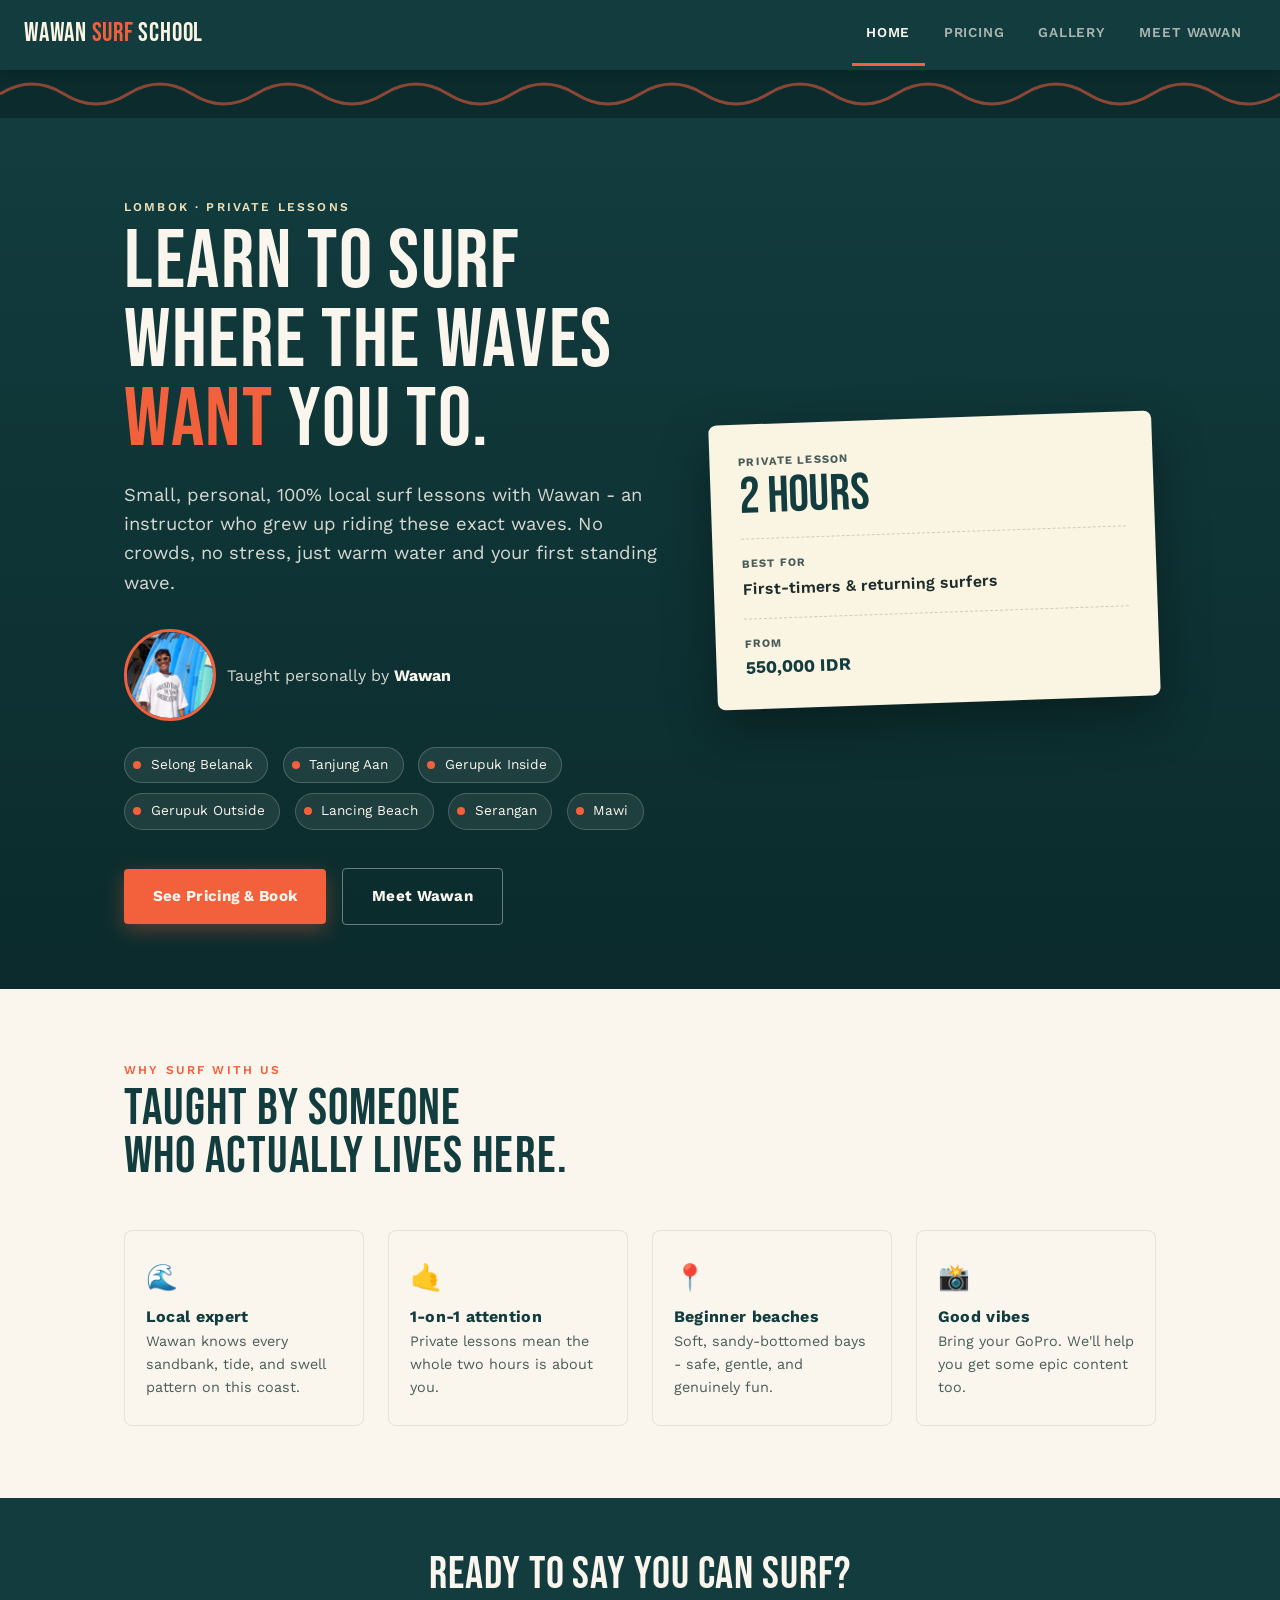
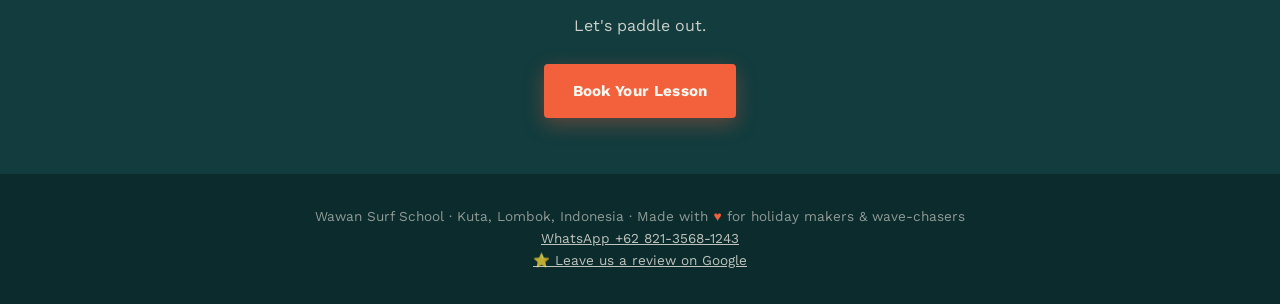
==== index.html @ 894fe3d4 "Add files via upload" ====
<!DOCTYPE html>
<html lang="en">
<head>
<meta charset="UTF-8">
<meta name="viewport" content="width=device-width, initial-scale=1.0">
<title>Wawan Surf School - Private Surf Lessons in Kuta, Lombok</title>
<meta name="description" content="Small, personal surf lessons in Kuta, Lombok with Wawan - a local instructor teaching at Selong Belanak and Tanjung Aan beaches.">
<link rel="canonical" href="https://wawansurflombok.com/">
<meta property="og:type" content="website">
<meta property="og:title" content="Wawan Surf School - Private Surf Lessons in Kuta, Lombok">
<meta property="og:description" content="Small, personal surf lessons in Kuta, Lombok with Wawan - a local instructor teaching at Selong Belanak and Tanjung Aan beaches.">
<meta property="og:url" content="https://wawansurflombok.com/">
<meta property="og:image" content="https://wawansurflombok.com/wawan.jpg">
<meta name="twitter:card" content="summary_large_image">
<meta name="twitter:title" content="Wawan Surf School - Private Surf Lessons in Kuta, Lombok">
<meta name="twitter:description" content="Small, personal surf lessons in Kuta, Lombok with Wawan - a local instructor teaching at Selong Belanak and Tanjung Aan beaches.">
<meta name="twitter:image" content="https://wawansurflombok.com/wawan.jpg">
<script type="application/ld+json">
{
  "@context": "https://schema.org",
  "@type": "SportsActivityLocation",
  "name": "Wawan Surf School",
  "image": "https://wawansurflombok.com/wawan.jpg",
  "url": "https://wawansurflombok.com/",
  "telephone": "+62-821-3568-1243",
  "priceRange": "IDR 550,000",
  "address": {
    "@type": "PostalAddress",
    "addressLocality": "Kuta",
    "addressRegion": "Lombok",
    "addressCountry": "ID"
  },
  "areaServed": "Kuta, Lombok, Indonesia",
  "description": "Private surf lessons in Kuta, Lombok with local instructor Wawan at Selong Belanak, Tanjung Aan, Gerupuk, Lancing Beach, Serangan, and Mawi."
}
</script>
<link rel="preconnect" href="https://fonts.googleapis.com">
<link href="https://fonts.googleapis.com/css2?family=Bebas+Neue&family=Work+Sans:wght@400;500;600;700&display=swap" rel="stylesheet">
<link rel="stylesheet" href="styles.css">
</head>
<body>

<nav class="navbar">
  <div class="brand">WAWAN <span>SURF</span> SCHOOL</div>
  <div class="navtabs">
    <a href="index.html" class="active">Home</a>
    <a href="pricing.html">Pricing</a>
    <a href="gallery.html">Gallery</a>
    <a href="about.html">Meet Wawan</a>
  </div>
</nav>

<!-- SIGNATURE WAVE DIVIDER (used between sections - traces the swell line of Selong Belanak & Tanjung Aan) -->
<svg class="wave-divider" viewBox="0 0 1200 48" preserveAspectRatio="none" style="background:var(--ocean-deep);">
  <path d="M0,24 Q30,4 60,24 T120,24 T180,24 T240,24 T300,24 T360,24 T420,24 T480,24 T540,24 T600,24 T660,24 T720,24 T780,24 T840,24 T900,24 T960,24 T1020,24 T1080,24 T1140,24 T1200,24" stroke="#F2603C" opacity="0.55"></path>
</svg>

<section>
  <div class="hero">
    <div class="wrap hero-grid">
      <div>
        <div class="eyebrow">Lombok · Private Lessons</div>
        <h1>Learn to surf<br>where the waves<br><em>want</em> you to.</h1>
        <p class="lede">Small, personal, 100% local surf lessons with Wawan - an instructor who grew up riding these exact waves. No crowds, no stress, just warm water and your first standing wave.</p>
        <a href="about.html" class="instructor-badge">
          <img src="gallery-06.jpg" alt="Wawan, your surf instructor">
          <span>Taught personally by <strong>Wawan</strong></span>
        </a>
        <div style="margin-bottom:1.8rem;">
          <span class="beach-pill"><span class="dot"></span>Selong Belanak</span>
          <span class="beach-pill"><span class="dot"></span>Tanjung Aan</span>
          <span class="beach-pill"><span class="dot"></span>Gerupuk Inside</span>
          <span class="beach-pill"><span class="dot"></span>Gerupuk Outside</span>
          <span class="beach-pill"><span class="dot"></span>Lancing Beach</span>
          <span class="beach-pill"><span class="dot"></span>Serangan</span>
          <span class="beach-pill"><span class="dot"></span>Mawi</span>
        </div>
        <div>
          <a class="btn" href="pricing.html">See Pricing &amp; Book</a>
          <a class="btn btn-ghost" href="about.html" style="margin-left:0.7rem;">Meet Wawan</a>
        </div>
      </div>
      <div class="hero-card">
        <div class="label">Private Lesson</div>
        <div class="num">2 Hours</div>
        <hr>
        <div class="label">Best For</div>
        <div style="font-weight:600; margin-top:0.2rem;">First-timers &amp; returning surfers</div>
        <hr>
        <div class="label">From</div>
        <div style="font-weight:700; color:var(--ocean); font-size:1.1rem;">550,000 IDR</div>
      </div>
    </div>
  </div>

  <div class="section">
    <div class="wrap">
      <div class="section-head">
        <div class="eyebrow">Why surf with us</div>
        <h2>Taught by someone<br>who actually lives here.</h2>
      </div>
      <div class="why-grid">
        <div class="why-card">
          <span class="icon">🌊</span>
          <h3>Local expert</h3>
          <p>Wawan knows every sandbank, tide, and swell pattern on this coast.</p>
        </div>
        <div class="why-card">
          <span class="icon">🤙</span>
          <h3>1-on-1 attention</h3>
          <p>Private lessons mean the whole two hours is about you.</p>
        </div>
        <div class="why-card">
          <span class="icon">📍</span>
          <h3>Beginner beaches</h3>
          <p>Soft, sandy-bottomed bays - safe, gentle, and genuinely fun.</p>
        </div>
        <div class="why-card">
          <span class="icon">📸</span>
          <h3>Good vibes</h3>
          <p>Bring your GoPro. We'll help you get some epic content too.</p>
        </div>
      </div>
    </div>
  </div>

  <div class="cta-band">
    <div class="wrap">
      <h2>Ready to say you can surf?</h2>
      <p>Let's paddle out.</p>
      <a class="btn" href="pricing.html">Book Your Lesson</a>
    </div>
  </div>
</section>

<footer>
  Wawan Surf School · Kuta, Lombok, Indonesia · Made with <span>♥</span> for holiday makers &amp; wave-chasers<br>
  <a href="https://wa.me/6282135681243" target="_blank" rel="noopener">WhatsApp +62 821-3568-1243</a><br>
  <a href="https://www.google.com/search?q=Wawan+Surf+School+Lombok&stick=H4sIAAAAAAAA_-NgU1I1qLBIs0hJNkhMszQxNTMwNDO0AguZJRpYphklJ6UYmJsYLWKVCE8sT8xTCC4tSlMITs7Iz89R8MnPTcrPBgAYqn-aRAAAAA&hl=en-GB" target="_blank" rel="noopener">⭐ Leave us a review on Google</a>
</footer>

</body>
</html>
---- styles.css ----
:root{
  --ocean: #123C3E;
  --ocean-deep: #0B2B2C;
  --sand: #EFE1B8;
  --sand-light: #FAF4E3;
  --coral: #F2603C;
  --foam: #FAF6EE;
  --ink: #1D2B29;
  --ink-soft: #4A5C58;
}
*{box-sizing:border-box; margin:0; padding:0;}
html{scroll-behavior:smooth;}
body{
  font-family:'Work Sans', sans-serif;
  background:var(--foam);
  color:var(--ink);
  line-height:1.6;
}
h1,h2,h3,.display{
  font-family:'Bebas Neue', sans-serif;
  letter-spacing:0.02em;
  line-height:0.95;
  font-weight:400;
}
.eyebrow{
  font-family:'Work Sans', sans-serif;
  text-transform:uppercase;
  letter-spacing:0.18em;
  font-size:0.75rem;
  font-weight:600;
  color:var(--coral);
}
a{color:inherit; text-decoration:none;}
img{max-width:100%; display:block;}

/* NAV */
.navbar{
  position:sticky; top:0; z-index:100;
  background:var(--ocean);
  padding:0 1.5rem;
  display:flex; align-items:center; justify-content:space-between;
  box-shadow:0 2px 12px rgba(0,0,0,0.15);
}
.navbar .brand{
  font-family:'Bebas Neue', sans-serif;
  font-size:1.6rem;
  color:var(--sand-light);
  padding:0.9rem 0;
  letter-spacing:0.03em;
}
.navbar .brand span{color:var(--coral);}
.navtabs{display:flex; gap:0.3rem;}
.navtabs a{
  background:none; border:none; cursor:pointer;
  font-family:'Work Sans',sans-serif;
  font-size:0.85rem; font-weight:600;
  text-transform:uppercase; letter-spacing:0.06em;
  color:rgba(250,246,238,0.65);
  padding:1.2rem 0.9rem;
  border-bottom:3px solid transparent;
  transition:color 0.2s, border-color 0.2s;
  display:inline-block;
}
.navtabs a:hover{color:var(--sand-light);}
.navtabs a.active{color:var(--foam); border-bottom-color:var(--coral);}

/* WAVE DIVIDER - signature element, encodes swell pattern of the two beaches */
.wave-divider{width:100%; height:48px; display:block;}
.wave-divider path{fill:none; stroke-width:3;}

.wrap{max-width:1080px; margin:0 auto; padding:0 1.5rem;}

/* HERO */
.hero{
  background:linear-gradient(180deg, var(--ocean) 0%, var(--ocean-deep) 100%);
  color:var(--foam);
  padding:5rem 0 4rem;
  position:relative;
  overflow:hidden;
}
.hero-grid{
  display:grid; grid-template-columns: 1.1fr 0.9fr; gap:3rem; align-items:center;
}
.hero .eyebrow{color:var(--sand);}
.hero h1{font-size:clamp(3rem, 7vw, 5.2rem); margin:0.4rem 0 1.2rem; color:var(--foam);}
.hero h1 em{font-style:normal; color:var(--coral);}
.hero p.lede{font-size:1.15rem; color:rgba(250,246,238,0.85); max-width:34rem; margin-bottom:2rem;}
.instructor-badge{
  display:inline-flex; align-items:center; gap:0.7rem;
  margin-bottom:1.6rem; text-decoration:none;
}
.instructor-badge img{
  width:92px; height:92px; border-radius:50%; object-fit:cover;
  border:3px solid var(--coral); display:block;
}
.instructor-badge span{font-size:1rem; color:rgba(250,246,238,0.85);}
.instructor-badge span strong{color:var(--foam); font-weight:700;}
.beach-pill{
  display:inline-flex; gap:0.6rem; align-items:center;
  background:rgba(250,246,238,0.08);
  border:1px solid rgba(250,246,238,0.2);
  padding:0.4rem 0.9rem 0.4rem 0.5rem;
  border-radius:999px; font-size:0.85rem; margin-right:0.6rem; margin-bottom:0.6rem;
}
.beach-pill .dot{width:8px; height:8px; border-radius:50%; background:var(--coral);}

.btn{
  display:inline-block;
  background:var(--coral);
  color:var(--foam);
  font-weight:700;
  padding:0.95rem 1.8rem;
  border-radius:4px;
  font-size:0.95rem;
  letter-spacing:0.02em;
  box-shadow:0 6px 20px rgba(242,96,60,0.35);
  transition:transform 0.15s, box-shadow 0.15s;
  border:none; cursor:pointer;
}
.btn:hover{transform:translateY(-2px); box-shadow:0 10px 24px rgba(242,96,60,0.45);}
.btn-ghost{
  background:transparent; border:1.5px solid rgba(250,246,238,0.4); color:var(--foam);
  box-shadow:none;
}
.btn-ghost:hover{border-color:var(--foam); transform:translateY(-2px); box-shadow:none;}

.hero-card{
  background:var(--sand-light);
  border-radius:8px;
  padding:1.8rem;
  color:var(--ink);
  transform:rotate(-2deg);
  box-shadow:0 20px 50px rgba(0,0,0,0.35);
}
.hero-card .num{font-family:'Bebas Neue',sans-serif; font-size:3.2rem; color:var(--ocean); line-height:1;}
.hero-card .label{text-transform:uppercase; font-size:0.7rem; letter-spacing:0.1em; color:var(--ink-soft); font-weight:700;}
.hero-card hr{border:none; border-top:1px dashed rgba(29,43,41,0.2); margin:1rem 0;}

/* SECTIONS */
.section{padding:4.5rem 0;}
.section-sand{background:var(--sand-light);}
.section-head{max-width:38rem; margin-bottom:3rem;}
.section-head h2{font-size:clamp(2.2rem,4vw,3.2rem); color:var(--ocean); margin-top:0.3rem;}

.why-grid{display:grid; grid-template-columns:repeat(4,1fr); gap:1.5rem;}
.why-card{
  background:var(--foam); border:1px solid rgba(18,60,62,0.1);
  border-radius:8px; padding:1.6rem 1.3rem;
}
.why-card .icon{font-size:1.6rem; margin-bottom:0.7rem; display:block;}
.why-card h3{font-family:'Work Sans',sans-serif; font-weight:700; font-size:1rem; margin-bottom:0.4rem; color:var(--ocean);}
.why-card p{font-size:0.9rem; color:var(--ink-soft);}

.cta-band{
  background:var(--ocean); color:var(--foam);
  padding:3.5rem 0; text-align:center;
}
.cta-band h2{font-size:clamp(2rem,4vw,2.8rem); margin-bottom:1rem; color:var(--foam);}
.cta-band p{color:rgba(250,246,238,0.8); margin-bottom:1.6rem;}

footer{background:var(--ocean-deep); color:rgba(250,246,238,0.55); padding:2rem 0; text-align:center; font-size:0.85rem;}
footer span{color:var(--coral);}
footer a{color:rgba(250,246,238,0.75); text-decoration:underline;}

/* PRICING PAGE */
.price-hero{background:var(--ocean); color:var(--foam); padding:4rem 0 3rem; text-align:center;}
.price-hero h1{font-size:clamp(2.6rem,6vw,4rem); color:var(--foam);}
.price-card{
  max-width:560px; margin:-3rem auto 0; background:var(--foam);
  border-radius:10px; box-shadow:0 20px 50px rgba(0,0,0,0.2);
  padding:2.5rem; position:relative; z-index:5;
}
.price-card .tag{
  background:var(--coral); color:var(--foam); font-size:0.75rem; font-weight:700;
  text-transform:uppercase; letter-spacing:0.08em; padding:0.3rem 0.7rem; border-radius:999px;
  display:inline-block; margin-bottom:1rem;
}
.price-big{font-family:'Bebas Neue',sans-serif; font-size:4rem; color:var(--ocean); line-height:1;}
.price-big sub{font-family:'Work Sans',sans-serif; font-size:1rem; font-weight:600; color:var(--ink-soft);}
.price-note{color:var(--ink-soft); font-size:0.9rem; margin:0.6rem 0 1.6rem;}
.includes{list-style:none;}
.includes li{
  display:flex; gap:0.7rem; padding:0.6rem 0; border-top:1px solid rgba(18,60,62,0.08);
  font-size:0.95rem;
}
.includes li:first-child{border-top:none;}
.includes li::before{content:"✓"; color:var(--coral); font-weight:700;}

.book-steps{display:grid; grid-template-columns:repeat(3,1fr); gap:1.5rem; margin-top:1rem;}
.book-step{padding:1.5rem; background:var(--sand-light); border-radius:8px;}
.book-step .step-num{font-family:'Bebas Neue',sans-serif; font-size:2.2rem; color:var(--coral);}

/* ABOUT PAGE */
.about-hero{
  display:grid; grid-template-columns:0.85fr 1.15fr; gap:3rem; align-items:center;
  padding:4.5rem 0;
}
.about-photo{
  background:linear-gradient(135deg, var(--ocean), var(--ocean-deep));
  border-radius:10px; aspect-ratio:4/5; position:relative; overflow:hidden;
  display:flex; align-items:flex-end; padding:1.5rem; color:var(--sand-light);
}
.about-photo img{
  position:absolute; inset:0; width:100%; height:100%; object-fit:cover; z-index:0;
}
.about-photo::before{
  content:""; position:absolute; inset:0; z-index:1;
  background:linear-gradient(180deg, rgba(11,43,44,0) 40%, rgba(11,43,44,0.85) 100%);
}
.about-photo > div{position:relative; z-index:2;}
.about-photo .tag{
  position:absolute; top:1.2rem; left:1.2rem; z-index:2;
  background:var(--coral); color:var(--foam); font-size:0.75rem; font-weight:700;
  padding:0.3rem 0.7rem; border-radius:999px; text-transform:uppercase; letter-spacing:0.06em;
}
.about-hero h1{font-size:clamp(2.6rem,5.5vw,4rem); color:var(--ocean);}
.quote{
  border-left:3px solid var(--coral); padding-left:1.2rem; margin:1.6rem 0;
  font-size:1.15rem; font-style:italic; color:var(--ocean);
}
.stat-row{display:flex; gap:2.5rem; margin-top:2rem; flex-wrap:wrap;}
.stat-row .stat-num{font-family:'Bebas Neue',sans-serif; font-size:2.2rem; color:var(--coral); line-height:1;}
.stat-row .stat-label{font-size:0.75rem; text-transform:uppercase; letter-spacing:0.06em; color:var(--ink-soft);}

/* GALLERY PAGE */
.gallery-grid{
  display:grid; grid-template-columns:repeat(3,1fr); gap:1rem;
}
.gallery-item{
  aspect-ratio:1/1; border-radius:8px; overflow:hidden; position:relative;
  background:linear-gradient(135deg, var(--ocean), var(--ocean-deep));
  display:flex; align-items:center; justify-content:center;
}
.gallery-item img, .gallery-item video{width:100%; height:100%; object-fit:cover; display:block;}
.gallery-item .placeholder-label{
  color:rgba(250,246,238,0.55); font-size:0.8rem; text-align:center; padding:1rem;
  text-transform:uppercase; letter-spacing:0.08em; font-weight:600;
}
.gallery-item.wide{grid-column:span 2;}

@media (max-width:800px){
  .hero-grid, .about-hero{grid-template-columns:1fr;}
  .why-grid{grid-template-columns:1fr 1fr;}
  .book-steps{grid-template-columns:1fr;}
  .navbar{flex-direction:column; padding-top:0.5rem;}
  .navtabs a{padding:0.7rem 0.6rem; font-size:0.75rem;}
  .about-photo{aspect-ratio:16/9;}
  .gallery-grid{grid-template-columns:1fr 1fr;}
  .gallery-item.wide{grid-column:span 2;}
}
:focus-visible{outline:3px solid var(--coral); outline-offset:2px;}
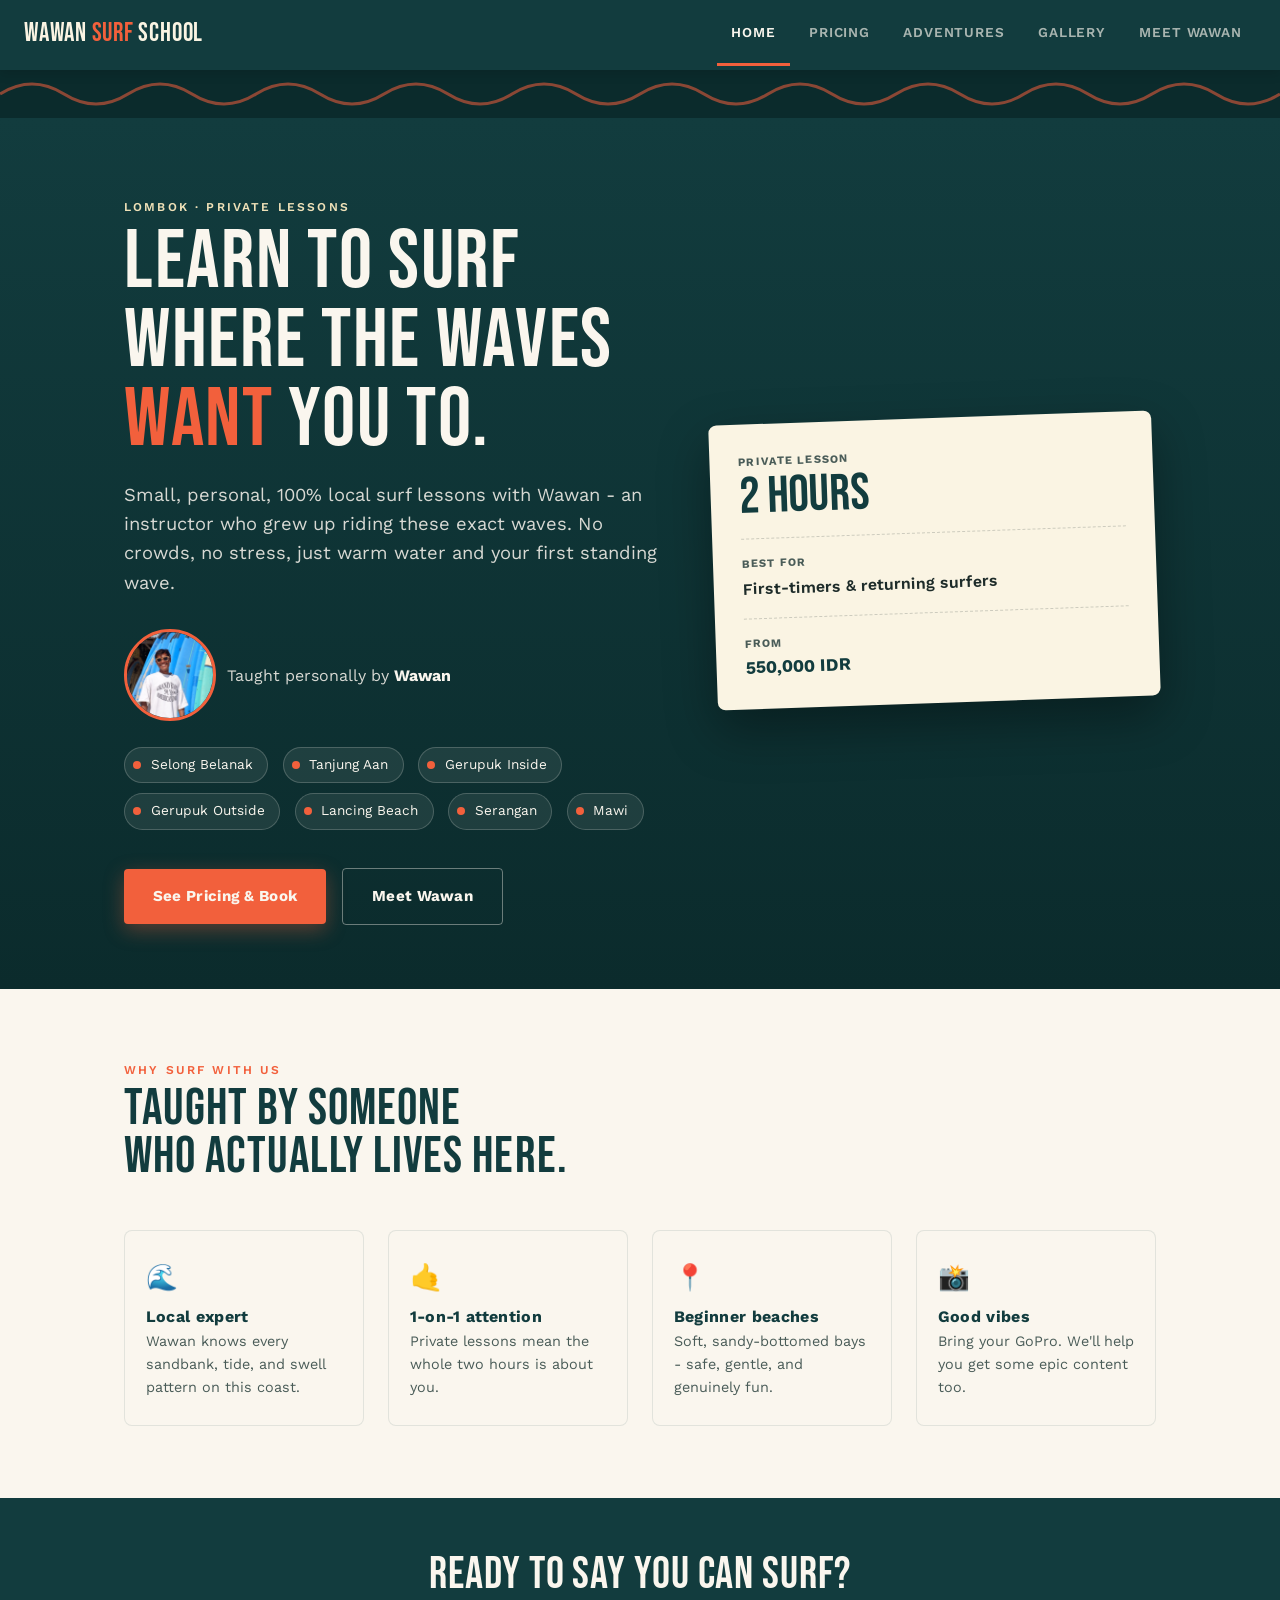
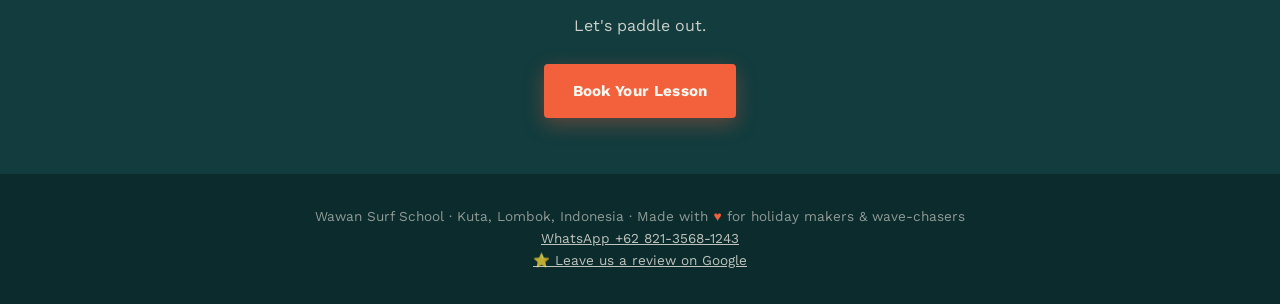
==== commit f10816fb: "Add files via upload" ====
--- a/index.html
+++ b/index.html
@@ -45,6 +45,7 @@
   <div class="navtabs">
     <a href="index.html" class="active">Home</a>
     <a href="pricing.html">Pricing</a>
+    <a href="adventures.html">Adventures</a>
     <a href="gallery.html">Gallery</a>
     <a href="about.html">Meet Wawan</a>
   </div>
@@ -134,9 +135,9 @@
 </section>
 
 <footer>
-  Wawan Surf School · Kuta, Lombok, Indonesia · Made with <span>♥</span> for holiday makers &amp; wave-chasers<br>
+  Wawan Surf School · Kuta, Lombok, Indonesia ·<br class="footer-break"> Made with <span>♥</span> for holiday makers &amp; wave-chasers<br>
   <a href="https://wa.me/6282135681243" target="_blank" rel="noopener">WhatsApp +62 821-3568-1243</a><br>
-  <a href="https://www.google.com/search?q=Wawan+Surf+School+Lombok&stick=H4sIAAAAAAAA_-NgU1I1qLBIs0hJNkhMszQxNTMwNDO0AguZJRpYphklJ6UYmJsYLWKVCE8sT8xTCC4tSlMITs7Iz89R8MnPTcrPBgAYqn-aRAAAAA&hl=en-GB" target="_blank" rel="noopener">⭐ Leave us a review on Google</a>
+  <a href="https://g.page/r/CUIHvSyfoIaPEAE/review" target="_blank" rel="noopener">⭐ Leave us a review on Google</a>
 </footer>
 
 </body>
--- a/styles.css
+++ b/styles.css
@@ -161,6 +161,7 @@
 footer{background:var(--ocean-deep); color:rgba(250,246,238,0.55); padding:2rem 0; text-align:center; font-size:0.85rem;}
 footer span{color:var(--coral);}
 footer a{color:rgba(250,246,238,0.75); text-decoration:underline;}
+.footer-break{display:none;}
 
 /* PRICING PAGE */
 .price-hero{background:var(--ocean); color:var(--foam); padding:4rem 0 3rem; text-align:center;}
@@ -193,7 +194,7 @@
 /* ABOUT PAGE */
 .about-hero{
   display:grid; grid-template-columns:0.85fr 1.15fr; gap:3rem; align-items:center;
-  padding:4.5rem 0;
+  padding-top:4.5rem; padding-bottom:4.5rem;
 }
 .about-photo{
   background:linear-gradient(135deg, var(--ocean), var(--ocean-deep));
@@ -238,14 +239,34 @@
 }
 .gallery-item.wide{grid-column:span 2;}
 
+/* ADVENTURES PAGE */
+.activities-grid{display:grid; grid-template-columns:repeat(2,1fr); gap:1.5rem;}
+.activity-card{
+  background:var(--foam); border:1px solid rgba(18,60,62,0.1);
+  border-radius:8px; overflow:hidden; display:flex; flex-direction:column;
+}
+.activity-photo{
+  aspect-ratio:4/3;
+  background:linear-gradient(135deg, var(--ocean), var(--ocean-deep));
+  display:flex; align-items:center; justify-content:center;
+}
+.activity-body{padding:1.6rem; display:flex; flex-direction:column; flex:1;}
+.activity-body h3{font-family:'Work Sans',sans-serif; font-weight:700; font-size:1.05rem; margin-bottom:0.5rem; color:var(--ocean);}
+.activity-body p{font-size:0.9rem; color:var(--ink-soft); margin-bottom:1.3rem; flex:1;}
+.activity-body .icon{font-size:1.6rem; margin-bottom:0.7rem; display:block;}
+.activity-card-simple{justify-content:center; background:var(--sand-light); border-style:dashed;}
+
 @media (max-width:800px){
   .hero-grid, .about-hero{grid-template-columns:1fr;}
   .why-grid{grid-template-columns:1fr 1fr;}
   .book-steps{grid-template-columns:1fr;}
   .navbar{flex-direction:column; padding-top:0.5rem;}
+  .navtabs{flex-wrap:wrap; justify-content:center;}
   .navtabs a{padding:0.7rem 0.6rem; font-size:0.75rem;}
   .about-photo{aspect-ratio:16/9;}
   .gallery-grid{grid-template-columns:1fr 1fr;}
   .gallery-item.wide{grid-column:span 2;}
+  .footer-break{display:inline;}
+  .activities-grid{grid-template-columns:1fr;}
 }
 :focus-visible{outline:3px solid var(--coral); outline-offset:2px;}
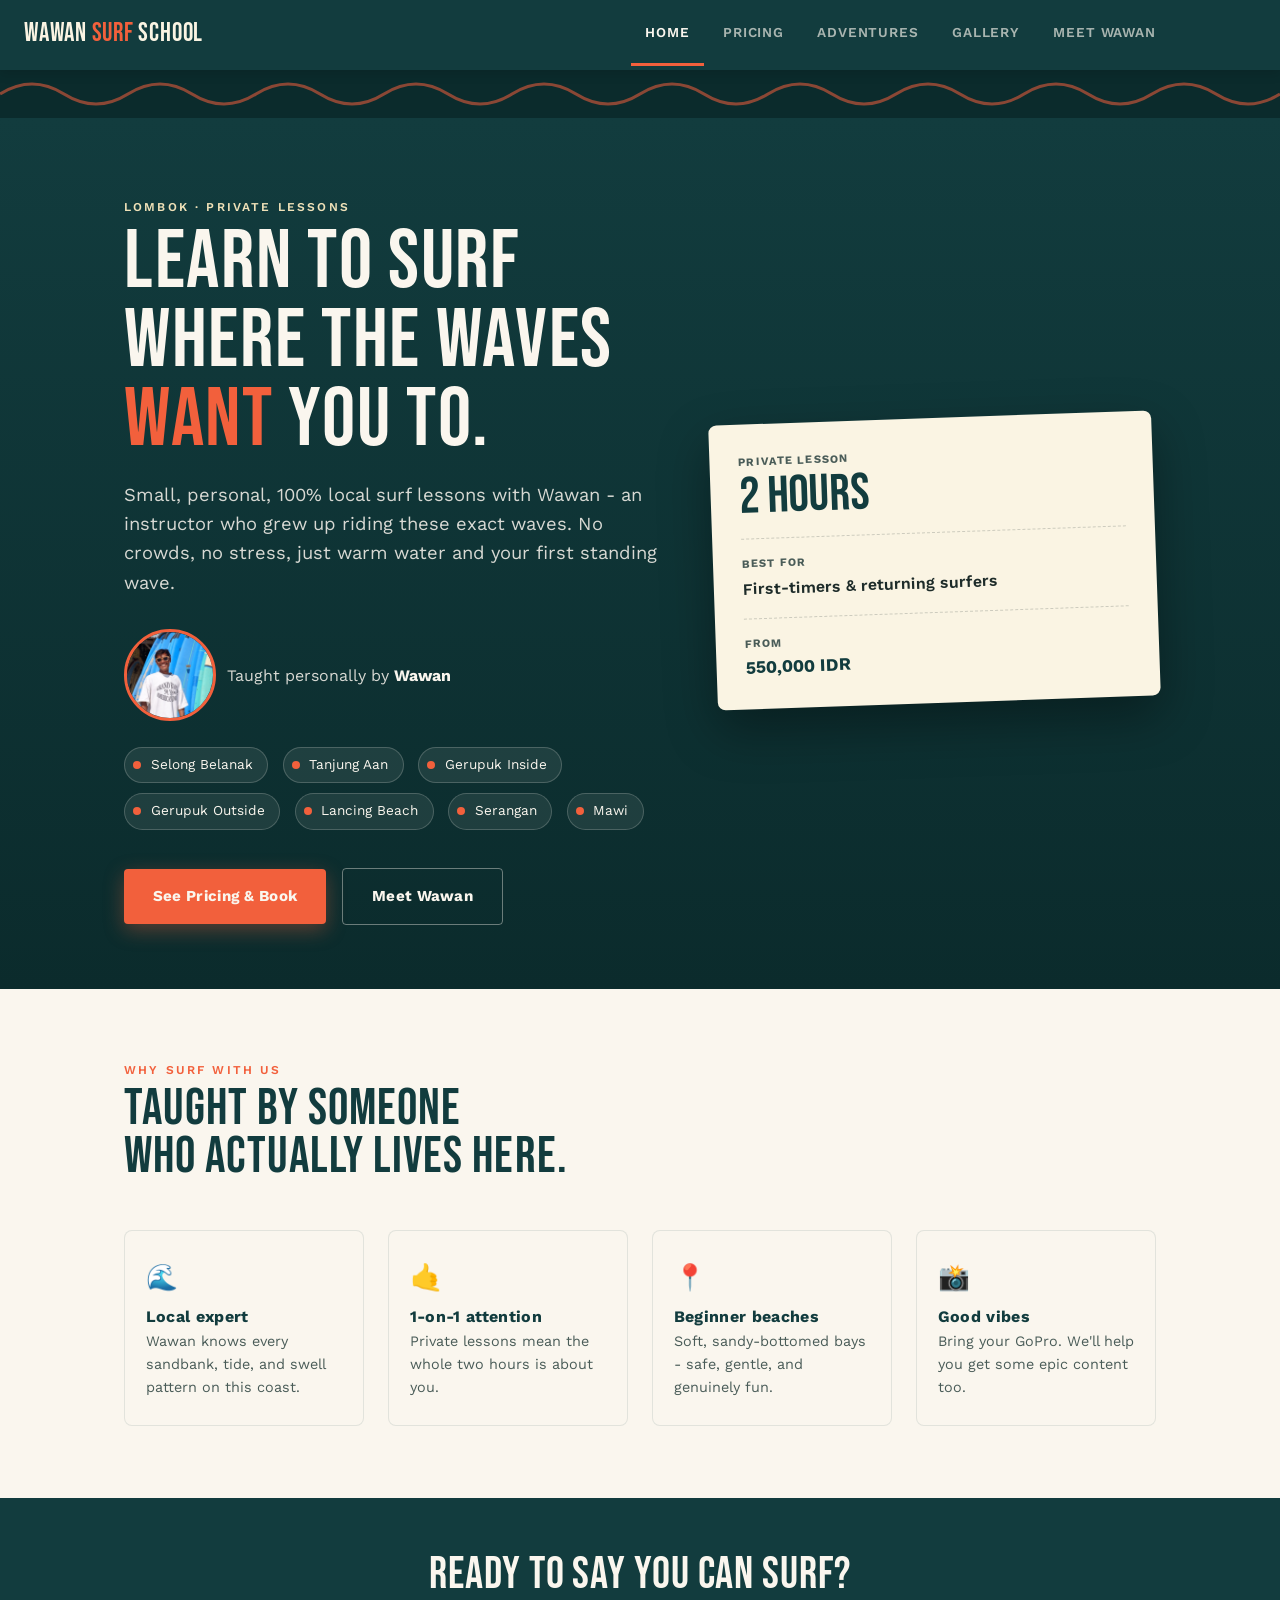
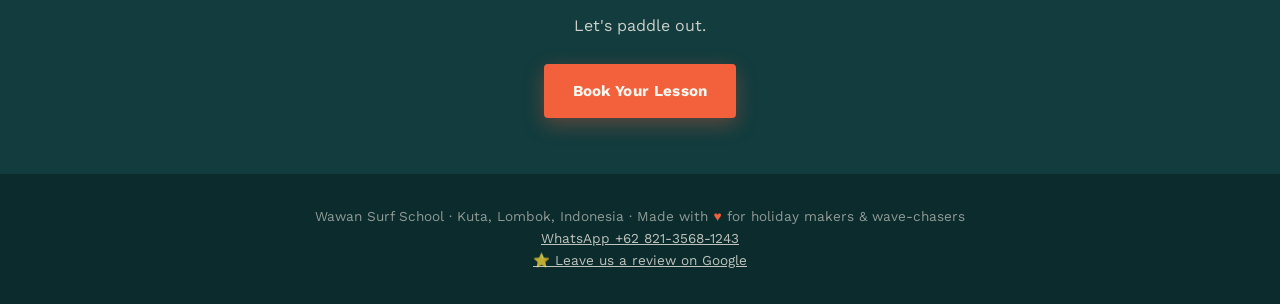
==== commit 1eb3a4c8: "Add files via upload" ====
--- a/index.html
+++ b/index.html
@@ -42,12 +42,15 @@
 
 <nav class="navbar">
   <div class="brand">WAWAN <span>SURF</span> SCHOOL</div>
-  <div class="navtabs">
-    <a href="index.html" class="active">Home</a>
-    <a href="pricing.html">Pricing</a>
-    <a href="adventures.html">Adventures</a>
-    <a href="gallery.html">Gallery</a>
-    <a href="about.html">Meet Wawan</a>
+  <div class="nav-right">
+    <div class="navtabs">
+      <a href="index.html" class="active">Home</a>
+      <a href="pricing.html">Pricing</a>
+      <a href="adventures.html">Adventures</a>
+      <a href="gallery.html">Gallery</a>
+      <a href="about.html">Meet Wawan</a>
+    </div>
+    <div id="google_translate_element" class="translate-widget"></div>
   </div>
 </nav>
 
@@ -140,5 +143,12 @@
   <a href="https://g.page/r/CUIHvSyfoIaPEAE/review" target="_blank" rel="noopener">⭐ Leave us a review on Google</a>
 </footer>
 
+<script type="text/javascript">
+function googleTranslateElementInit() {
+  new google.translate.TranslateElement({pageLanguage: 'en', autoDisplay: false}, 'google_translate_element');
+}
+</script>
+<script type="text/javascript" src="//translate.google.com/translate_a/element.js?cb=googleTranslateElementInit"></script>
+
 </body>
 </html>
--- a/styles.css
+++ b/styles.css
@@ -49,7 +49,19 @@
   letter-spacing:0.03em;
 }
 .navbar .brand span{color:var(--coral);}
+.nav-right{display:flex; align-items:center; gap:1rem; flex-wrap:wrap;}
 .navtabs{display:flex; gap:0.3rem;}
+.translate-widget{display:flex; align-items:center; min-width:70px;}
+.translate-widget .goog-te-gadget{font-size:0; color:transparent;}
+.translate-widget .goog-te-gadget .goog-te-combo{
+  font-family:'Work Sans',sans-serif; font-size:0.78rem;
+  padding:0.35rem 0.4rem; border-radius:4px;
+  border:1px solid rgba(250,246,238,0.3);
+  background:rgba(250,246,238,0.08); color:var(--foam);
+}
+.goog-te-banner-frame{display:none !important;}
+body{top:0 !important;}
+.goog-te-gadget img{display:none !important;}
 .navtabs a{
   background:none; border:none; cursor:pointer;
   font-family:'Work Sans',sans-serif;
@@ -249,7 +261,9 @@
   aspect-ratio:4/3;
   background:linear-gradient(135deg, var(--ocean), var(--ocean-deep));
   display:flex; align-items:center; justify-content:center;
-}
+  overflow:hidden;
+}
+.activity-photo img{width:100%; height:100%; object-fit:cover; display:block;}
 .activity-body{padding:1.6rem; display:flex; flex-direction:column; flex:1;}
 .activity-body h3{font-family:'Work Sans',sans-serif; font-weight:700; font-size:1.05rem; margin-bottom:0.5rem; color:var(--ocean);}
 .activity-body p{font-size:0.9rem; color:var(--ink-soft); margin-bottom:1.3rem; flex:1;}
@@ -261,7 +275,9 @@
   .why-grid{grid-template-columns:1fr 1fr;}
   .book-steps{grid-template-columns:1fr;}
   .navbar{flex-direction:column; padding-top:0.5rem;}
+  .nav-right{flex-direction:column; width:100%;}
   .navtabs{flex-wrap:wrap; justify-content:center;}
+  .translate-widget{margin-bottom:0.5rem;}
   .navtabs a{padding:0.7rem 0.6rem; font-size:0.75rem;}
   .about-photo{aspect-ratio:16/9;}
   .gallery-grid{grid-template-columns:1fr 1fr;}
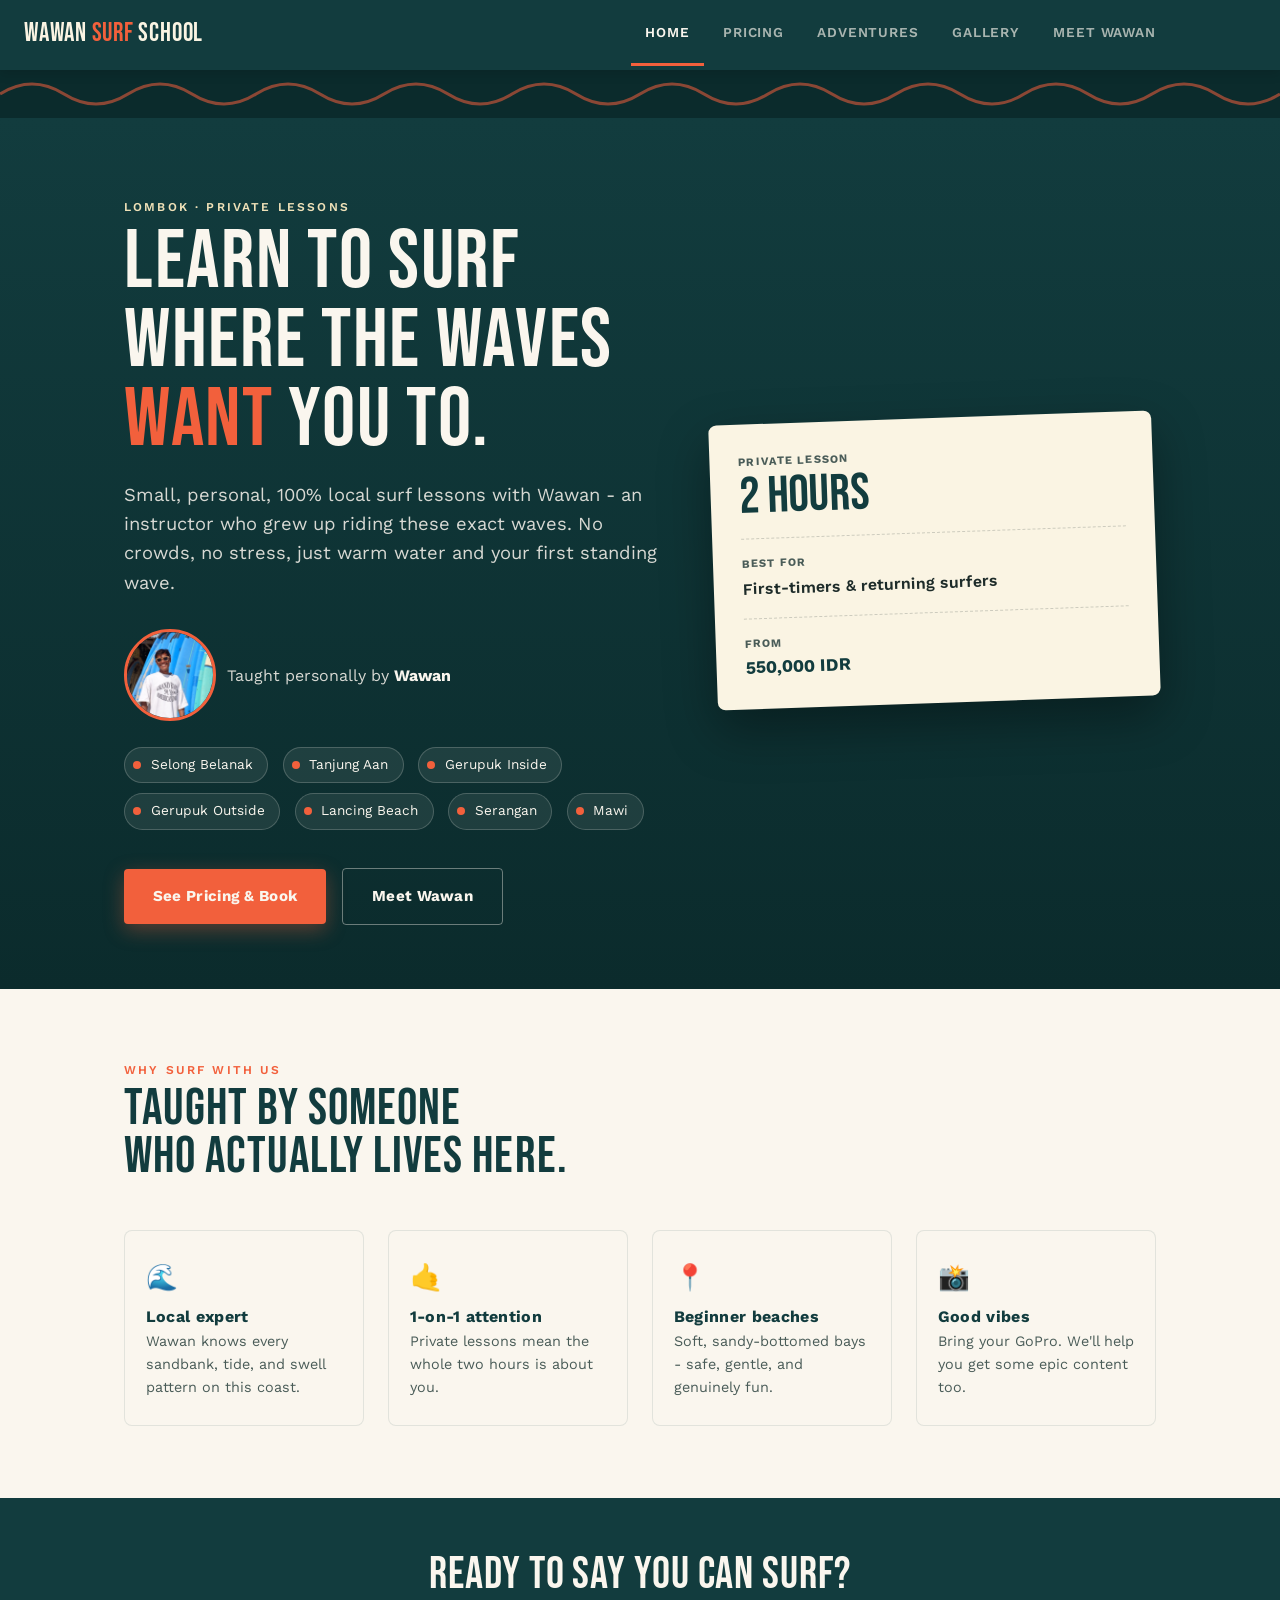
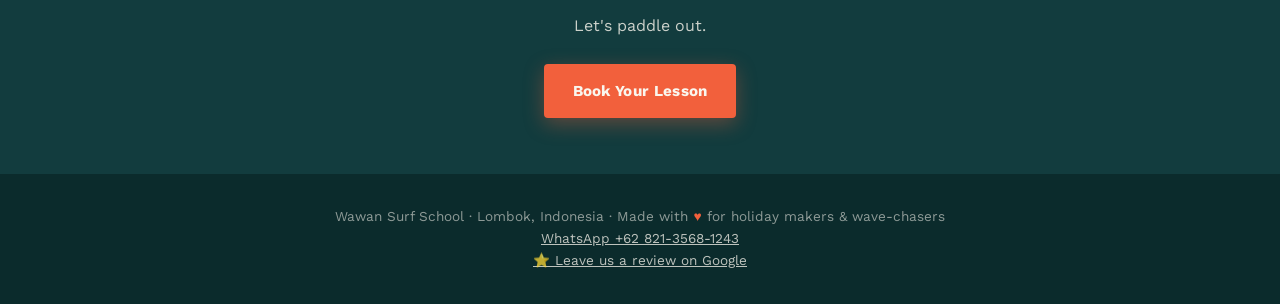
==== commit 08b63c8f: "Add files via upload" ====
--- a/index.html
+++ b/index.html
@@ -50,7 +50,10 @@
       <a href="gallery.html">Gallery</a>
       <a href="about.html">Meet Wawan</a>
     </div>
-    <div id="google_translate_element" class="translate-widget"></div>
+    <div class="translate-wrap">
+      <button type="button" id="translateToggle" class="translate-toggle" title="Change language" style="display:none;">🌐</button>
+      <div id="google_translate_element" class="translate-widget"></div>
+    </div>
   </div>
 </nav>
 
@@ -138,7 +141,7 @@
 </section>
 
 <footer>
-  Wawan Surf School · Kuta, Lombok, Indonesia ·<br class="footer-break"> Made with <span>♥</span> for holiday makers &amp; wave-chasers<br>
+  Wawan Surf School · Lombok, Indonesia ·<br class="footer-break"> Made with <span>♥</span> for holiday makers &amp; wave-chasers<br>
   <a href="https://wa.me/6282135681243" target="_blank" rel="noopener">WhatsApp +62 821-3568-1243</a><br>
   <a href="https://g.page/r/CUIHvSyfoIaPEAE/review" target="_blank" rel="noopener">⭐ Leave us a review on Google</a>
 </footer>
@@ -146,6 +149,35 @@
 <script type="text/javascript">
 function googleTranslateElementInit() {
   new google.translate.TranslateElement({pageLanguage: 'en', autoDisplay: false}, 'google_translate_element');
+  watchTranslateSelect();
+}
+function watchTranslateSelect(){
+  var tries = 0;
+  var interval = setInterval(function(){
+    var select = document.querySelector('#google_translate_element select.goog-te-combo');
+    var toggle = document.getElementById('translateToggle');
+    var widget = document.getElementById('google_translate_element');
+    tries++;
+    if (select) {
+      clearInterval(interval);
+      select.addEventListener('change', function(){
+        if (select.value) {
+          widget.style.display = 'none';
+          toggle.style.display = 'inline-block';
+        }
+      });
+      toggle.addEventListener('click', function(){
+        widget.style.display = 'flex';
+        toggle.style.display = 'none';
+      });
+      if (select.value) {
+        widget.style.display = 'none';
+        toggle.style.display = 'inline-block';
+      }
+    } else if (tries > 40) {
+      clearInterval(interval);
+    }
+  }, 250);
 }
 </script>
 <script type="text/javascript" src="//translate.google.com/translate_a/element.js?cb=googleTranslateElementInit"></script>
--- a/styles.css
+++ b/styles.css
@@ -51,6 +51,13 @@
 .navbar .brand span{color:var(--coral);}
 .nav-right{display:flex; align-items:center; gap:1rem; flex-wrap:wrap;}
 .navtabs{display:flex; gap:0.3rem;}
+.translate-wrap{display:flex; align-items:center;}
+.translate-toggle{
+  background:none; border:1px solid rgba(250,246,238,0.3); color:var(--foam);
+  border-radius:4px; padding:0.35rem 0.55rem; cursor:pointer; font-size:0.95rem;
+  line-height:1;
+}
+.translate-toggle:hover{border-color:var(--foam);}
 .translate-widget{display:flex; align-items:center; min-width:70px;}
 .translate-widget .goog-te-gadget{font-size:0; color:transparent;}
 .translate-widget .goog-te-gadget .goog-te-combo{
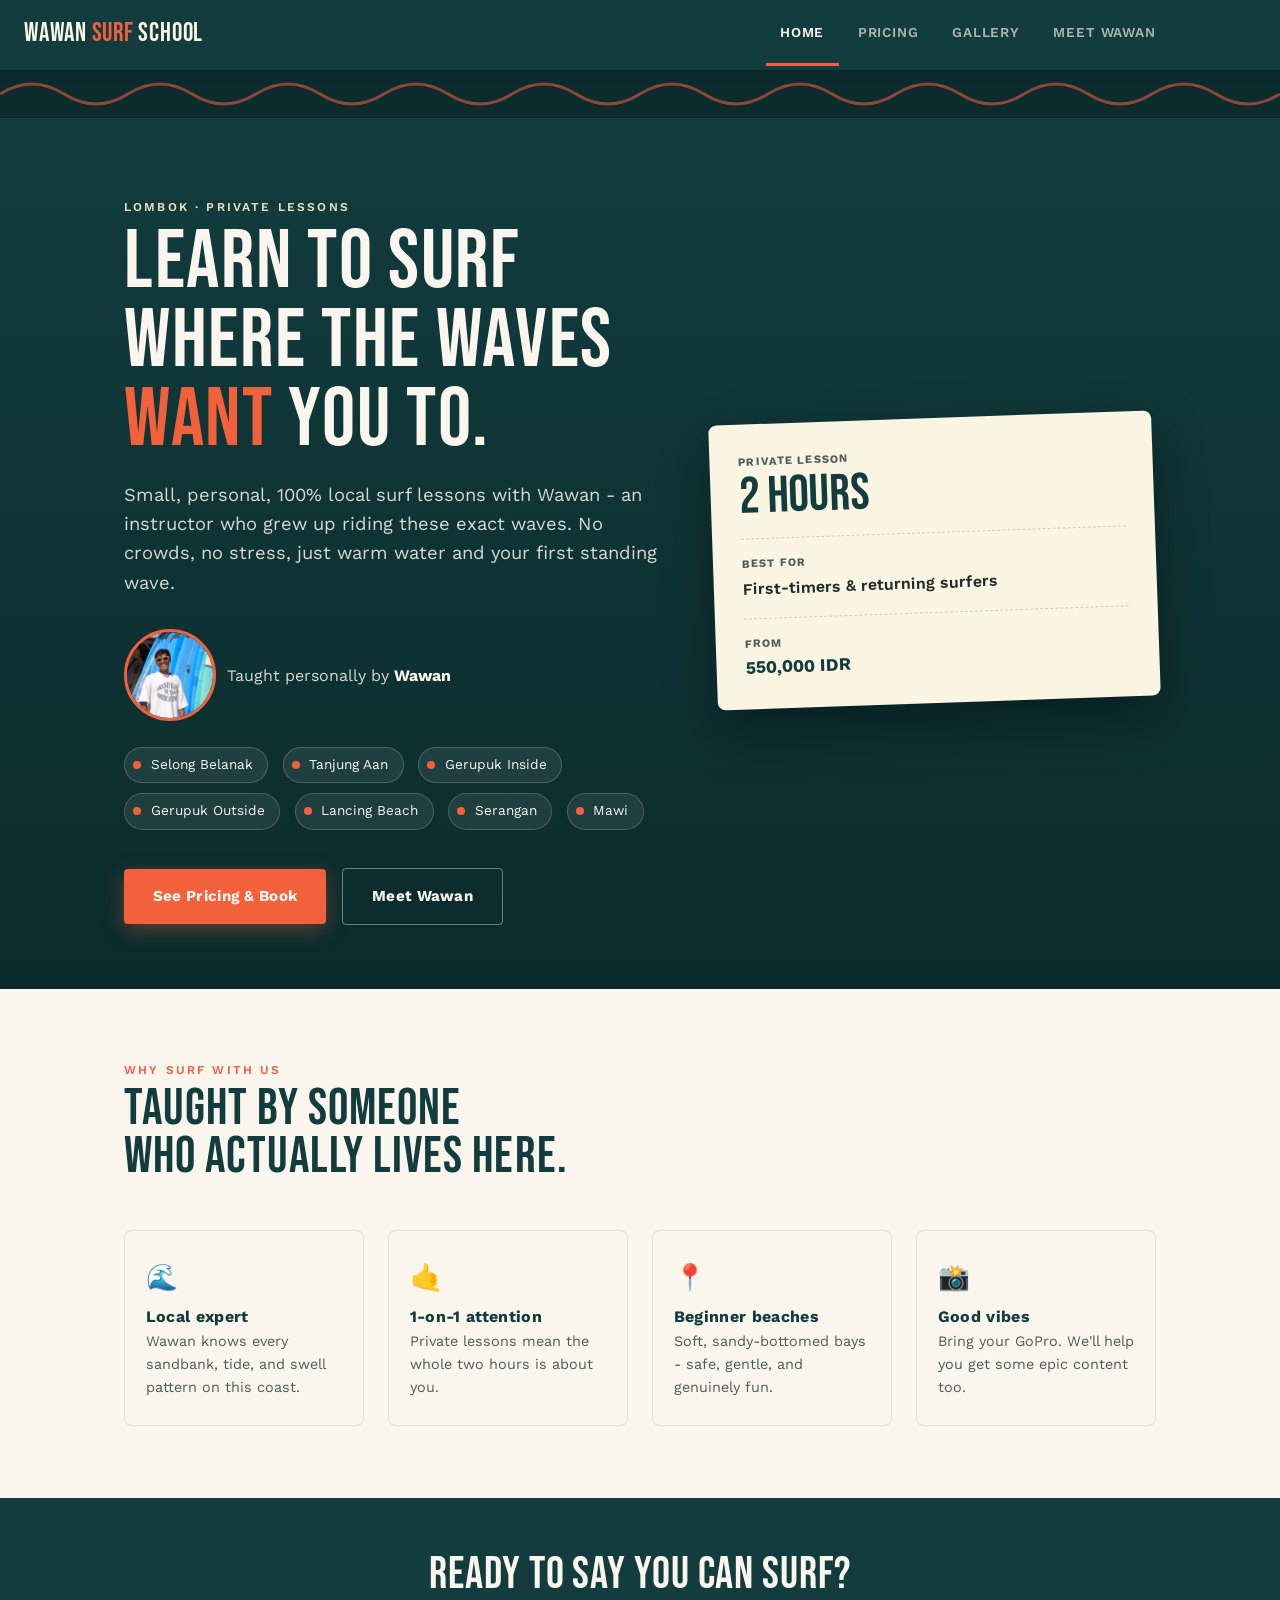
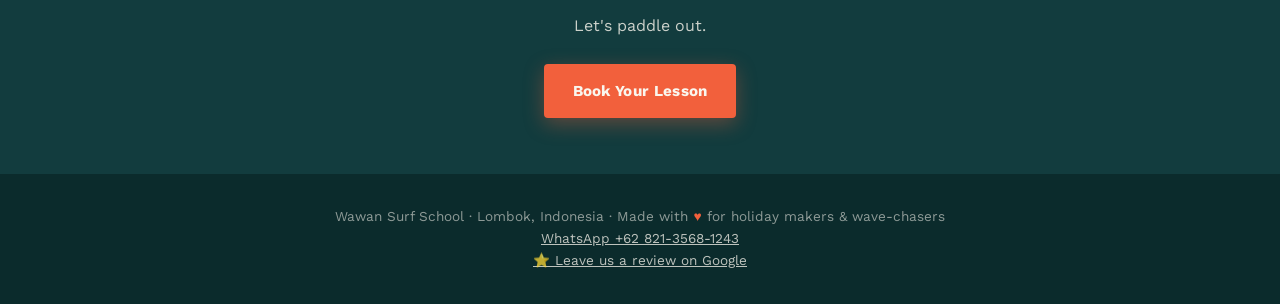
==== commit 6d9bd7e0: "Add files via upload" ====
--- a/index.html
+++ b/index.html
@@ -46,7 +46,6 @@
     <div class="navtabs">
       <a href="index.html" class="active">Home</a>
       <a href="pricing.html">Pricing</a>
-      <a href="adventures.html">Adventures</a>
       <a href="gallery.html">Gallery</a>
       <a href="about.html">Meet Wawan</a>
     </div>
